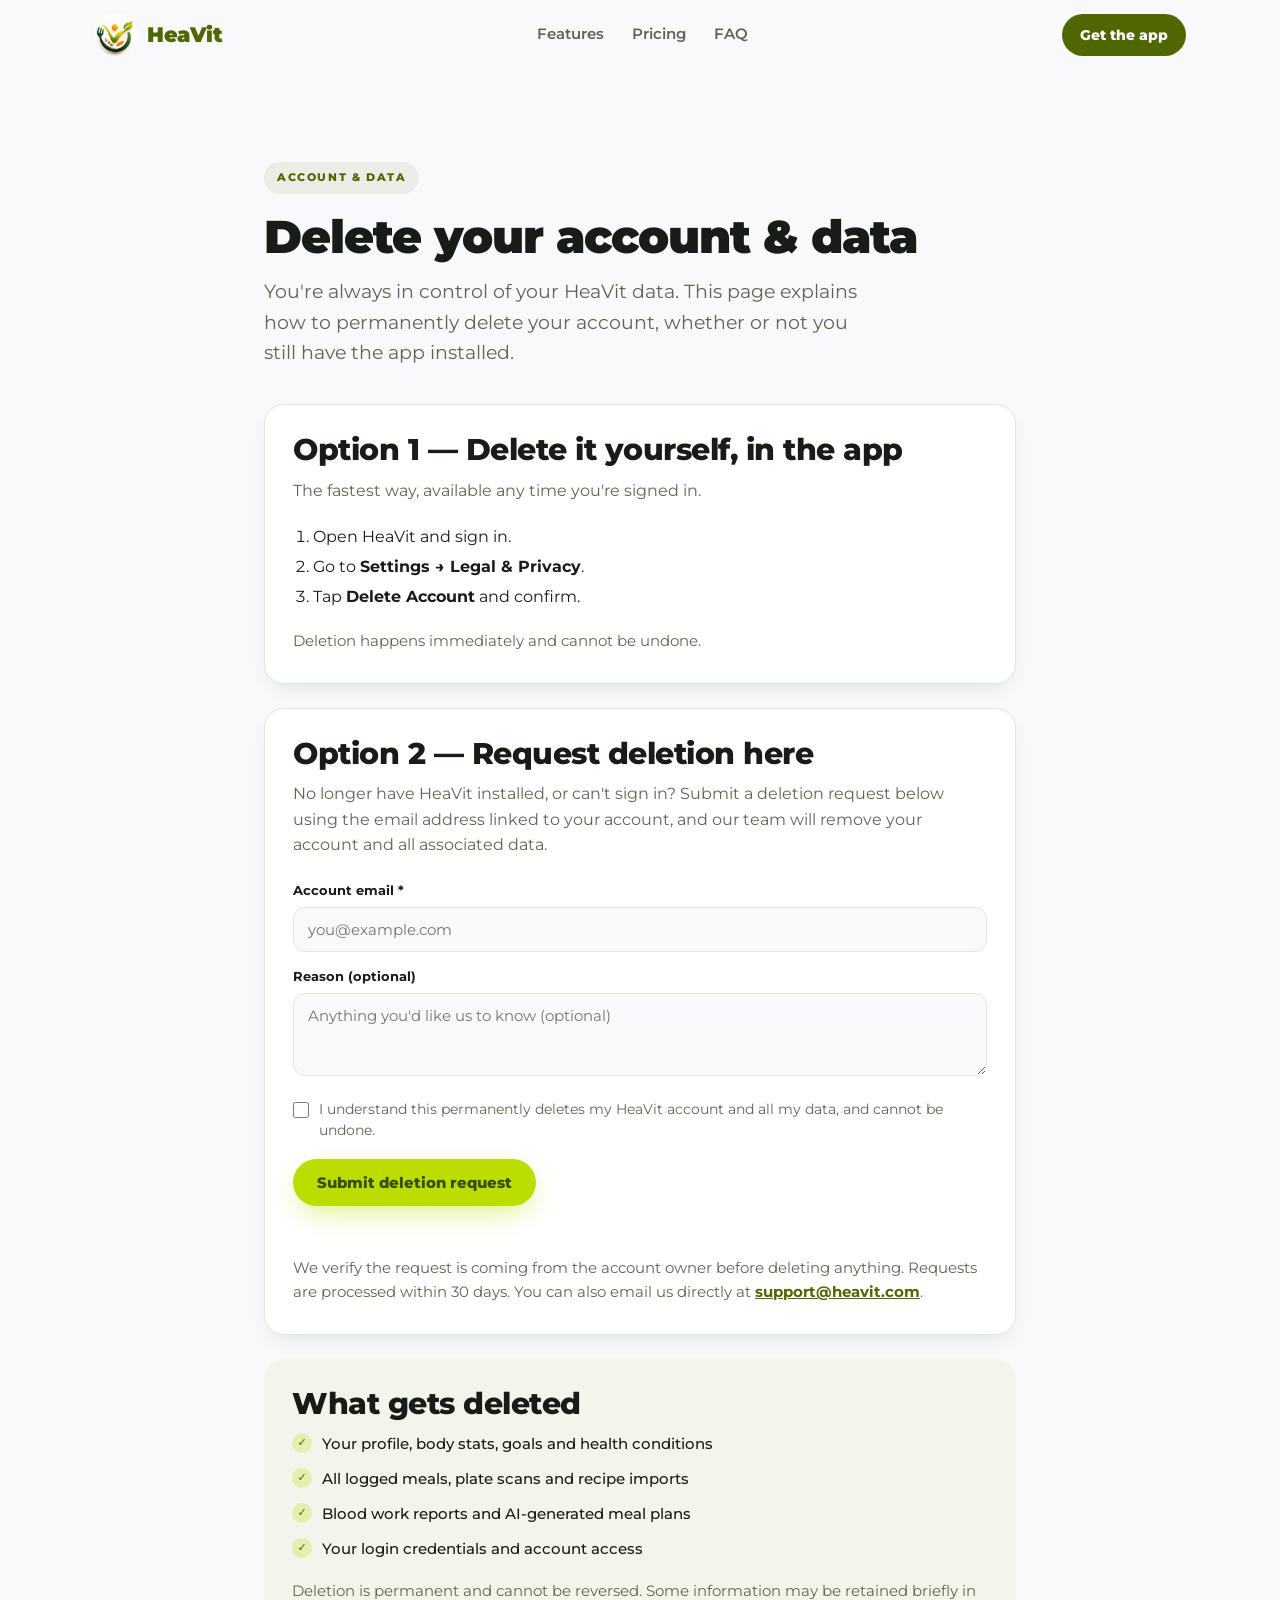
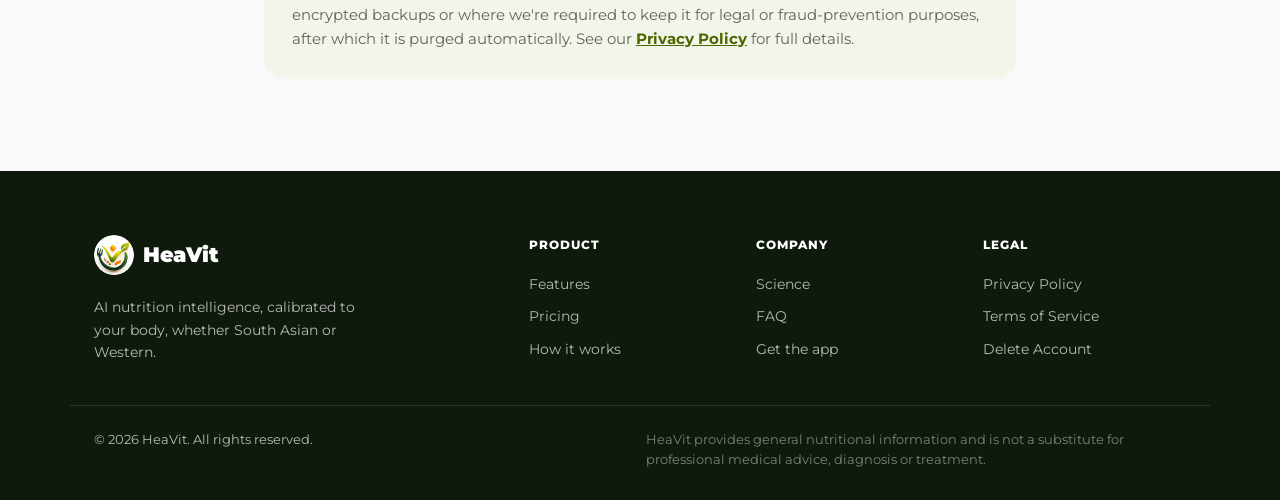
==== delete-account.html @ 9ba76eb4 "Launch prep: add account-deletion page, drop waitlist, fix stale claims - Add public /delete-account" ====
<!DOCTYPE html>
<html lang="en">
<head>
  <meta charset="UTF-8" />
  <meta name="viewport" content="width=device-width, initial-scale=1.0" />
  <script>document.documentElement.className = 'js';</script>
  <title>Delete Your Account &amp; Data · HeaVit</title>
  <meta name="description" content="How to permanently delete your HeaVit account and all associated data, from inside the app or by request." />
  <meta name="robots" content="index, follow" />
  <link rel="canonical" href="https://heavit-website.vercel.app/delete-account" />

  <link rel="icon" href="/favicon.svg" type="image/svg+xml" />
  <link rel="preconnect" href="https://fonts.googleapis.com" />
  <link rel="preconnect" href="https://fonts.gstatic.com" crossorigin />
  <link href="https://fonts.googleapis.com/css2?family=Montserrat:wght@400;500;600;700;800;900&display=swap" rel="stylesheet" />
  <link rel="stylesheet" href="/styles.css" />
  <style>
    .del-form { margin-top: 22px; }
    .del-label { display: block; font-size: 13px; font-weight: 700; color: var(--ink); margin: 14px 0 6px; }
    .del-input {
      width: 100%; font-family: inherit; font-size: 15px; color: var(--ink);
      background: var(--bg); border: 1.5px solid var(--line); border-radius: var(--radius-sm);
      padding: 12px 14px; transition: border-color .2s;
    }
    .del-input:focus { outline: none; border-color: var(--primary); }
    textarea.del-input { resize: vertical; min-height: 74px; }
    .del-check { display: flex; gap: 10px; align-items: flex-start; margin-top: 16px; font-size: 14px; color: var(--muted); line-height: 1.5; cursor: pointer; }
    .del-check input { margin-top: 3px; width: 16px; height: 16px; flex-shrink: 0; accent-color: var(--primary); }
    .del-feedback { margin-top: 14px; font-size: 14px; font-weight: 600; min-height: 20px; }
    .del-feedback--ok { color: var(--ok); }
    .del-feedback--err { color: var(--bad); }
  </style>
</head>
<body>

  <!-- ───────────────────────── NAV ───────────────────────── -->
  <header class="nav" id="nav">
    <div class="container nav__inner">
      <a href="/#top" class="brand" aria-label="HeaVit home">
        <img src="/heavit-logo.png" alt="HeaVit Logo" class="brand__logo">
        <span class="brand__name">HeaVit</span>
      </a>
      <nav class="nav__links" aria-label="Primary">
        <a href="/#features">Features</a>
        <a href="/#pricing">Pricing</a>
        <a href="/#faq">FAQ</a>
      </nav>
      <div class="nav__actions">
        <a href="/#get" class="btn btn--primary btn--sm">Get the app</a>
      </div>
      <button class="nav__toggle" id="navToggle" aria-label="Open menu" aria-expanded="false">
        <span></span><span></span><span></span>
      </button>
    </div>
    <div class="nav__mobile" id="navMobile">
      <a href="/#features">Features</a>
      <a href="/#pricing">Pricing</a>
      <a href="/#faq">FAQ</a>
      <a href="/#get">Get the app</a>
    </div>
  </header>

  <main>
    <section class="section">
      <div class="container container--narrow reveal">
        <span class="eyebrow">Account &amp; data</span>
        <h1 class="h2">Delete your account &amp; data</h1>
        <p class="lead">
          You're always in control of your HeaVit data. This page explains how to permanently
          delete your account, whether or not you still have the app installed.
        </p>

        <div style="height:36px"></div>

        <div style="background:var(--surface); border:1px solid var(--line); border-radius:var(--radius); padding:28px 28px 30px; box-shadow:var(--shadow-sm); margin-bottom:24px;">
          <h3 class="h3" style="margin-bottom:10px;">Option 1 — Delete it yourself, in the app</h3>
          <p class="muted" style="margin-top:0;">The fastest way, available any time you're signed in.</p>
          <ol style="margin:18px 0 0 20px; color:var(--ink); line-height:1.9;">
            <li>Open HeaVit and sign in.</li>
            <li>Go to <b>Settings → Legal &amp; Privacy</b>.</li>
            <li>Tap <b>Delete Account</b> and confirm.</li>
          </ol>
          <p style="margin-top:16px; color:var(--muted); font-size:15px;">
            Deletion happens immediately and cannot be undone.
          </p>
        </div>

        <div style="background:var(--surface); border:1px solid var(--line); border-radius:var(--radius); padding:28px 28px 30px; box-shadow:var(--shadow-sm); margin-bottom:24px;">
          <h3 class="h3" style="margin-bottom:10px;">Option 2 — Request deletion here</h3>
          <p class="muted" style="margin-top:0;">
            No longer have HeaVit installed, or can't sign in? Submit a deletion request below
            using the email address linked to your account, and our team will remove your
            account and all associated data.
          </p>

          <form id="deleteForm" class="del-form" novalidate>
            <label class="del-label" for="delEmail">Account email <span aria-hidden="true">*</span></label>
            <input class="del-input" type="email" id="delEmail" name="email"
                   placeholder="you@example.com" required autocomplete="email" />

            <label class="del-label" for="delReason">Reason (optional)</label>
            <textarea class="del-input" id="delReason" name="reason" rows="3"
                      placeholder="Anything you'd like us to know (optional)"></textarea>

            <label class="del-check">
              <input type="checkbox" id="delConfirm" required />
              <span>I understand this permanently deletes my HeaVit account and all my data, and cannot be undone.</span>
            </label>

            <button type="submit" class="btn btn--lime" id="delBtn" style="margin-top:18px;">
              Submit deletion request
            </button>
            <p class="del-feedback" id="delFeedback" aria-live="polite"></p>
          </form>

          <p style="margin-top:16px; color:var(--muted); font-size:15px;">
            We verify the request is coming from the account owner before deleting anything.
            Requests are processed within 30 days. You can also email us directly at
            <a href="mailto:support@heavit.com?subject=Delete%20my%20HeaVit%20account" style="color:var(--primary); font-weight:700; text-decoration:underline;">support@heavit.com</a>.
          </p>
        </div>

        <div style="background:var(--tint); border-radius:var(--radius); padding:28px;">
          <h3 class="h3" style="margin-bottom:10px;">What gets deleted</h3>
          <ul class="ticks" style="margin-top:8px;">
            <li>Your profile, body stats, goals and health conditions</li>
            <li>All logged meals, plate scans and recipe imports</li>
            <li>Blood work reports and AI-generated meal plans</li>
            <li>Your login credentials and account access</li>
          </ul>
          <p style="margin-top:18px; color:var(--muted); font-size:15px;">
            Deletion is permanent and cannot be reversed. Some information may be retained
            briefly in encrypted backups or where we're required to keep it for legal or
            fraud-prevention purposes, after which it is purged automatically. See our
            <a href="https://fringe-throne-1dc.notion.site/HeaVit-Privacy-Policy-34108883437c80d69330d50a7eaeea49" target="_blank" rel="noopener" style="color:var(--primary); font-weight:700; text-decoration:underline;">Privacy Policy</a>
            for full details.
          </p>
        </div>
      </div>
    </section>
  </main>

  <!-- ───────────────────────── FOOTER ───────────────────────── -->
  <footer class="footer">
    <div class="container footer__inner">
      <div class="footer__brand">
        <a href="/#top" class="brand brand--light">
          <img src="/heavit-logo.png" alt="HeaVit Logo" class="brand__logo">
          <span class="brand__name">HeaVit</span>
        </a>
        <p>AI nutrition intelligence, calibrated to your body, whether South Asian or Western.</p>
      </div>
      <div class="footer__cols">
        <div class="footer__col">
          <h5>Product</h5>
          <a href="/#features">Features</a>
          <a href="/#pricing">Pricing</a>
          <a href="/#how">How it works</a>
        </div>
        <div class="footer__col">
          <h5>Company</h5>
          <a href="/#science">Science</a>
          <a href="/#faq">FAQ</a>
          <a href="/#get">Get the app</a>
        </div>
        <div class="footer__col">
          <h5>Legal</h5>
          <a href="https://fringe-throne-1dc.notion.site/HeaVit-Privacy-Policy-34108883437c80d69330d50a7eaeea49" target="_blank" rel="noopener">Privacy Policy</a>
          <a href="https://fringe-throne-1dc.notion.site/HeaVit-Terms-of-Service-34108883437c80ae8698f58ddd672418" target="_blank" rel="noopener">Terms of Service</a>
          <a href="/delete-account">Delete Account</a>
        </div>
      </div>
    </div>
    <div class="container footer__bottom">
      <p>© <span id="year"></span> HeaVit. All rights reserved.</p>
      <p class="footer__disc">HeaVit provides general nutritional information and is not a substitute for professional medical advice, diagnosis or treatment.</p>
    </div>
  </footer>

  <script src="/script.js"></script>
  <script>
    // ── Account-deletion request form ──────────────────────────
    // Submits to Formspree, which emails each request to support@heavit.com.
    // If the endpoint is ever cleared, it falls back to opening the user's
    // email client pre-filled, so requests still reach support.
    (function () {
      var FORMSPREE = 'https://formspree.io/f/xgojrnee';
      var SUPPORT   = 'support@heavit.com';

      var form = document.getElementById('deleteForm');
      if (!form) return;
      var email    = document.getElementById('delEmail');
      var reason   = document.getElementById('delReason');
      var confirm  = document.getElementById('delConfirm');
      var btn      = document.getElementById('delBtn');
      var feedback = document.getElementById('delFeedback');
      var configured = FORMSPREE.indexOf('YOUR_FORM_ID') === -1;

      function say(msg, ok) {
        feedback.textContent = msg;
        feedback.className = 'del-feedback ' + (ok ? 'del-feedback--ok' : 'del-feedback--err');
      }

      form.addEventListener('submit', function (e) {
        e.preventDefault();
        var addr = (email.value || '').trim();
        if (!addr || !/.+@.+\..+/.test(addr)) { say('Please enter a valid email address.', false); return; }
        if (!confirm.checked) { say('Please confirm you understand this is permanent.', false); return; }

        // Fallback: no Formspree yet → open a pre-filled email so nothing is lost.
        if (!configured) {
          var subject = encodeURIComponent('Delete my HeaVit account');
          var body = encodeURIComponent('Account email: ' + addr + '\nReason: ' + (reason.value || '(none)') +
            '\n\nI confirm I want my HeaVit account and all data permanently deleted.');
          window.location.href = 'mailto:' + SUPPORT + '?subject=' + subject + '&body=' + body;
          say('Opening your email app to send the request to ' + SUPPORT + '…', true);
          return;
        }

        btn.disabled = true; btn.textContent = 'Submitting…'; say('', true);
        fetch(FORMSPREE, {
          method: 'POST',
          headers: { 'Accept': 'application/json', 'Content-Type': 'application/json' },
          body: JSON.stringify({ email: addr, reason: reason.value || '(none)', request: 'account-deletion' }),
        }).then(function (res) {
          if (res.ok) {
            form.reset();
            say('✓ Request received. We’ll confirm by email and delete your account within 30 days.', true);
          } else { throw new Error('failed'); }
        }).catch(function () {
          say('Something went wrong. Please email ' + SUPPORT + ' directly.', false);
        }).finally(function () {
          btn.disabled = false; btn.textContent = 'Submit deletion request';
        });
      });
    })();
  </script>
</body>
</html>
---- styles.css ----
/* ============================================================
   HeaVit — Marketing Site
   Brand: Electric Lime #BBDD00 × Deep Forest Green #506600
   Font: Montserrat
   ============================================================ */

:root {
  /* Palette */
  --bg:        #F8F9FA;
  --surface:   #FFFFFF;
  --tint:      #F2F5EA;     /* soft lime-grey section bg */
  --ink:       #181C16;
  --muted:     #5F6552;
  --primary:   #506600;     /* deep olive green */
  --primary-d: #3C4D00;
  --lime:      #BBDD00;
  --lime-d:    #A8C800;
  --forest:    #3F6653;
  --teal:      #2C694E;
  --line:      #E4E7DC;

  /* Dark (hero / science) */
  --dark:      #0E1A0C;
  --dark-2:    #16240F;
  --dark-card: rgba(255,255,255,0.06);
  --dark-line: rgba(255,255,255,0.12);

  /* Status */
  --ok:    #16A34A;
  --warn:  #D97706;
  --bad:   #DC2626;

  /* System */
  --radius:    20px;
  --radius-lg: 28px;
  --radius-sm: 12px;
  --shadow:    0 18px 50px -22px rgba(27, 67, 50, 0.30);
  --shadow-sm: 0 8px 24px -12px rgba(27, 67, 50, 0.22);
  --maxw:      1140px;
  --ease:      cubic-bezier(.16,.84,.44,1);
}

* { box-sizing: border-box; margin: 0; padding: 0; }
html { scroll-behavior: smooth; -webkit-text-size-adjust: 100%; }
body {
  font-family: 'Montserrat', system-ui, -apple-system, sans-serif;
  background: var(--bg);
  color: var(--ink);
  line-height: 1.6;
  -webkit-font-smoothing: antialiased;
  overflow-x: hidden;
}
img, svg { display: block; max-width: 100%; }
a { color: inherit; text-decoration: none; }

.container {
  width: 100%;
  max-width: var(--maxw);
  margin: 0 auto;
  padding: 0 24px;
}
.container--narrow { max-width: 800px; }

/* ─── Typography helpers ─────────────────────────────────── */
.h2 {
  font-size: clamp(28px, 4.2vw, 46px);
  font-weight: 900;
  letter-spacing: -1px;
  line-height: 1.08;
}
.h2--light { color: #fff; }
.h3 { font-size: clamp(22px, 2.6vw, 30px); font-weight: 800; letter-spacing: -.5px; line-height: 1.15; }
.lead { font-size: clamp(16px, 1.6vw, 19px); color: var(--muted); max-width: 620px; margin-top: 16px; }
.lead--center { margin-left: auto; margin-right: auto; text-align: center; }
.lead--light { color: rgba(255,255,255,.72); }
.muted { color: var(--muted); margin-top: 14px; }
.hl { color: var(--lime); }
.hl-ink { color: var(--primary); }

.eyebrow {
  display: inline-flex; align-items: center; gap: 8px;
  font-size: 11px; font-weight: 800; letter-spacing: 1.6px;
  text-transform: uppercase; color: var(--primary);
  background: rgba(80,102,0,.08);
  padding: 7px 13px; border-radius: 99px; margin-bottom: 18px;
}
.eyebrow--light { color: var(--lime); background: rgba(187,221,0,.12); }
.eyebrow .dot { width: 7px; height: 7px; border-radius: 50%; background: var(--lime); box-shadow: 0 0 0 4px rgba(187,221,0,.25); }

.dot--lime { background: var(--lime); }

/* ─── Buttons ────────────────────────────────────────────── */
.btn {
  display: inline-flex; align-items: center; justify-content: center; gap: 8px;
  font-family: inherit; font-weight: 800; font-size: 15px;
  padding: 14px 24px; border-radius: 99px; border: none; cursor: pointer;
  transition: transform .2s var(--ease), box-shadow .2s var(--ease), background .2s;
  white-space: nowrap;
}
.btn--sm { padding: 10px 18px; font-size: 14px; }
.btn--block { display: flex; width: 100%; }
.btn--primary { background: var(--primary); color: #fff; }
.btn--primary:hover { background: var(--primary-d); transform: translateY(-2px); }
.btn--lime { background: var(--lime); color: var(--primary-d); box-shadow: 0 10px 30px -8px rgba(187,221,0,.6); }
.btn--lime:hover { background: var(--lime-d); transform: translateY(-2px); box-shadow: 0 16px 38px -10px rgba(187,221,0,.7); }
.btn--ghost { background: transparent; color: var(--primary); border: 1.5px solid var(--line); }
.btn--ghost:hover { border-color: var(--primary); transform: translateY(-2px); }
.btn--ghost-light { background: rgba(255,255,255,.08); color: #fff; border: 1.5px solid rgba(255,255,255,.25); }
.btn--ghost-light:hover { background: rgba(255,255,255,.16); }

/* ─── Nav ────────────────────────────────────────────────── */
.nav {
  position: sticky; top: 0; z-index: 100;
  background: rgba(248,249,250,.8);
  backdrop-filter: saturate(160%) blur(14px);
  -webkit-backdrop-filter: saturate(160%) blur(14px);
  transition: box-shadow .3s, background .3s;
}
.nav.scrolled { box-shadow: 0 1px 0 var(--line), 0 8px 30px -18px rgba(27,67,50,.25); }
.nav__inner { display: flex; align-items: center; justify-content: space-between; height: 70px; }
.brand { display: inline-flex; align-items: center; gap: 9px; font-weight: 900; font-size: 21px; letter-spacing: -.5px; color: var(--primary); }

.brand__logo {
  width: 44px;
  height: 44px;
  object-fit: cover;
  object-position: center;
  border-radius: 50%;
  flex-shrink: 0;
}
.brand__mark {
  width: 32px; height: 32px; border-radius: 9px;
  background: var(--primary); color: var(--lime);
  display: grid; place-items: center; font-size: 17px;
  box-shadow: 0 6px 16px -6px rgba(80,102,0,.6);
}
.brand--light { color: #fff; }
.brand--light .brand__mark { background: var(--lime); color: var(--primary-d); }

.nav__links { display: flex; gap: 28px; }
.nav__links a { font-size: 14.5px; font-weight: 600; color: var(--muted); transition: color .2s; }
.nav__links a:hover { color: var(--primary); }
.nav__actions { display: flex; }

.nav__toggle { display: none; flex-direction: column; gap: 5px; background: none; border: none; cursor: pointer; padding: 8px; }
.nav__toggle span { width: 24px; height: 2.5px; background: var(--primary); border-radius: 2px; transition: .3s; }
.nav__toggle.open span:nth-child(1) { transform: translateY(7.5px) rotate(45deg); }
.nav__toggle.open span:nth-child(2) { opacity: 0; }
.nav__toggle.open span:nth-child(3) { transform: translateY(-7.5px) rotate(-45deg); }

.nav__mobile { display: none; flex-direction: column; gap: 4px; padding: 0 24px 18px; }
.nav__mobile a { padding: 13px 14px; border-radius: 12px; font-weight: 700; color: var(--ink); }
.nav__mobile a:hover { background: var(--tint); }
.nav__mobile .btn { margin-top: 8px; }
.nav__mobile.open { display: flex; }

/* ─── Hero ───────────────────────────────────────────────── */
.hero {
  position: relative; overflow: hidden;
  background: radial-gradient(110% 90% at 80% -10%, #1f3314 0%, var(--dark-2) 45%, var(--dark) 100%);
  color: #fff;
  padding: 64px 0 90px;
}
.hero__glow {
  position: absolute; inset: 0; pointer-events: none;
  background:
    radial-gradient(40% 40% at 15% 20%, rgba(187,221,0,.18), transparent 60%),
    radial-gradient(35% 35% at 90% 80%, rgba(44,105,78,.35), transparent 60%);
}
.hero__inner {
  position: relative; z-index: 1;
  display: grid; grid-template-columns: 1.05fr .95fr; gap: 48px; align-items: center;
}
.hero__title { font-size: clamp(36px, 5.6vw, 64px); font-weight: 900; letter-spacing: -2px; line-height: 1.04; margin-bottom: 20px; }
.hero__sub { font-size: clamp(16px, 1.7vw, 19px); color: rgba(255,255,255,.74); max-width: 540px; }
.hero__cta { display: flex; gap: 14px; margin: 32px 0 36px; flex-wrap: wrap; }
.hero__proof { display: flex; gap: 34px; flex-wrap: wrap; }
.hero__proof div { display: flex; flex-direction: column; }
.hero__proof strong { font-size: 26px; font-weight: 900; color: var(--lime); }
.hero__proof span { font-size: 12.5px; color: rgba(255,255,255,.6); }

/* Phone mockup */
.hero__art { position: relative; display: flex; justify-content: center; }
.phone {
  position: relative; width: 290px; padding: 12px;
  background: linear-gradient(160deg, #2a2a2a, #111);
  border-radius: 44px;
  box-shadow: 0 50px 90px -30px rgba(0,0,0,.7), inset 0 0 0 2px rgba(255,255,255,.06);
}
.phone__notch { position: absolute; top: 20px; left: 50%; transform: translateX(-50%); width: 92px; height: 22px; background: #000; border-radius: 99px; z-index: 3; }
.phone__screen {
  background: var(--bg); border-radius: 34px; overflow: hidden;
  padding: 38px 14px 16px; display: flex; flex-direction: column; gap: 12px; min-height: 560px;
}
.appcard { background: var(--surface); border-radius: 20px; padding: 16px; box-shadow: var(--shadow-sm); border: 1px solid var(--line); }
.appcard--hero { padding-bottom: 18px; }
.app-row { display: flex; align-items: center; justify-content: space-between; }
.app-brand { font-weight: 900; color: var(--primary); font-size: 16px; }
.app-streak { background: rgba(187,221,0,.25); color: var(--primary); font-weight: 800; font-size: 12px; padding: 4px 10px; border-radius: 99px; }
.app-greet { font-weight: 800; font-size: 15px; margin: 10px 0 6px; letter-spacing: -.3px; }

.app-score { position: relative; width: 130px; height: 130px; margin: 6px auto 4px; }
.ring { width: 130px; height: 130px; transform: rotate(-90deg); }
.ring__track { fill: none; stroke: #E7E8E2; stroke-width: 9; }
.ring__fill { fill: none; stroke: var(--primary); stroke-width: 9; stroke-linecap: round; }
.app-score__center { position: absolute; inset: 0; display: flex; align-items: center; justify-content: center; flex-direction: column; gap: 2px; }
.app-score__num { font-size: 34px; font-weight: 900; letter-spacing: -1px; line-height: 1; }
.app-score__lbl { font-size: 9px; font-weight: 800; text-transform: uppercase; letter-spacing: .8px; color: var(--muted); }

.app-macros { display: flex; flex-direction: column; gap: 9px; margin-top: 6px; }
.macro span { font-size: 11px; color: var(--muted); font-weight: 700; }
.macro i { display: block; height: 6px; border-radius: 99px; background: #EDEFE6; margin-top: 4px; position: relative; }
.macro i::after { content: ''; position: absolute; inset: 0; width: var(--w); border-radius: 99px; background: var(--c, var(--primary)); }

.appcard--ai { background: var(--surface); }
.ai-tag { display: inline-flex; align-items: center; gap: 6px; font-size: 9px; font-weight: 800; text-transform: uppercase; letter-spacing: .6px; color: var(--primary); margin-bottom: 7px; }
.appcard--ai p { font-size: 12.5px; line-height: 1.5; color: var(--ink); }

/* Floating cards */
.floatcard {
  position: absolute; background: var(--surface); border-radius: 16px; padding: 12px 14px;
  box-shadow: var(--shadow); display: flex; align-items: center; gap: 11px; border: 1px solid var(--line);
  animation: float 5s ease-in-out infinite;
  max-width: calc(50% + 20px); /* prevent overflow on small screens */
}
.floatcard strong { display: block; font-size: 13px; font-weight: 800; white-space: nowrap; }
.floatcard span { font-size: 11px; color: var(--muted); white-space: nowrap; }
.floatcard--plate { top: 60px; left: -16px; }
.floatcard--plate .floatcard__score { width: 38px; height: 38px; border-radius: 12px; display: grid; place-items: center; background: rgba(44,105,78,.12); color: var(--teal); font-weight: 900; flex-shrink: 0; }
.floatcard--bio { bottom: 70px; right: -16px; animation-delay: -2.5s; }
.bio-emoji { font-size: 22px; flex-shrink: 0; }
@keyframes float { 0%,100% { transform: translateY(0); } 50% { transform: translateY(-12px); } }

/* ─── Stats bar ──────────────────────────────────────────── */
.statsbar { background: var(--primary); color: #fff; }
.statsbar__inner { display: grid; grid-template-columns: repeat(4,1fr); gap: 20px; padding: 30px 24px; }
.stat { text-align: center; }
.stat strong { display: block; font-size: 30px; font-weight: 900; color: var(--lime); letter-spacing: -1px; }
.stat span { font-size: 12.5px; color: rgba(255,255,255,.7); }

/* ─── Sections ───────────────────────────────────────────── */
.section { padding: 92px 0; }
.section--tint { background: var(--tint); }
.section--dark { background: radial-gradient(120% 100% at 50% 0%, var(--dark-2), var(--dark)); color: #fff; }
.section__head { max-width: 720px; margin: 0 auto 54px; text-align: center; }
.section__head .eyebrow { margin-bottom: 14px; }

/* ─── Problem ────────────────────────────────────────────── */
.problem__grid { display: grid; grid-template-columns: 1fr 1fr; gap: 56px; align-items: center; }
.problem__compare { display: grid; gap: 16px; }
.vs { border-radius: var(--radius); padding: 22px 24px; }
.vs h4 { font-size: 15px; font-weight: 800; margin-bottom: 12px; }
.vs ul { list-style: none; display: grid; gap: 9px; }
.vs li { font-size: 14px; padding-left: 26px; position: relative; }
.vs--bad { background: #fff; border: 1px solid var(--line); }
.vs--bad h4 { color: var(--muted); }
.vs--bad li::before { content: '✕'; position: absolute; left: 0; color: var(--bad); font-weight: 800; }
.vs--good { background: var(--primary); color: #fff; box-shadow: var(--shadow); }
.vs--good h4 { color: var(--lime); }
.vs--good li { color: rgba(255,255,255,.92); }
.vs--good li::before { content: '✓'; position: absolute; left: 0; color: var(--lime); font-weight: 800; }

/* ─── Feature deep-dives ─────────────────────────────────── */
.feature { display: grid; grid-template-columns: 1fr 1fr; gap: 56px; align-items: center; padding: 40px 0; }
.feature--rev .feature__text { order: 2; }.feature__text .pill { margin-bottom: 16px; }
.feature__text h3 { margin-bottom: 14px; }
.feature__text > p { color: var(--muted); font-size: 16px; }
.ticks { list-style: none; display: grid; gap: 11px; margin-top: 20px; }
.ticks li { position: relative; padding-left: 30px; font-size: 15px; font-weight: 500; }
.ticks li::before {
  content: '✓'; position: absolute; left: 0; top: 1px; width: 20px; height: 20px;
  background: rgba(187,221,0,.25); color: var(--primary); border-radius: 50%;
  display: grid; place-items: center; font-size: 11px; font-weight: 900;
}
.pill { display: inline-block; font-size: 11px; font-weight: 800; text-transform: uppercase; letter-spacing: .6px; padding: 6px 12px; border-radius: 99px; }
.pill--lime { background: rgba(187,221,0,.25); color: var(--primary); }
.pill--teal { background: rgba(44,105,78,.12); color: var(--teal); }
.pill--green { background: rgba(63,102,83,.14); color: var(--forest); }

.feature__art { display: flex; justify-content: center; }
.feature__art .appcard { width: 100%; max-width: 380px; border-radius: var(--radius-lg); padding: 22px; }

/* chat demo */
.chatdemo { width: 100%; max-width: 400px; display: flex; flex-direction: column; gap: 14px; }
.bubble { padding: 14px 16px; border-radius: 18px; font-size: 14.5px; line-height: 1.5; box-shadow: var(--shadow-sm); }
.bubble--user { align-self: flex-end; background: #BEEAD1; color: #1c3a2b; border-bottom-right-radius: 5px; max-width: 80%; }
.bubble--ai { background: var(--surface); border: 1px solid var(--line); border-bottom-left-radius: 5px; }

/* plate card */
.muted-eyebrow { font-size: 10px; font-weight: 800; text-transform: uppercase; letter-spacing: 1.2px; color: var(--muted); }
.plate-score { font-size: 56px; font-weight: 900; letter-spacing: -2px; color: var(--teal); line-height: 1; margin: 8px 0 4px; }
.plate-score small { font-size: 18px; color: var(--muted); font-weight: 700; }
.plate-badge { display: inline-block; background: rgba(44,105,78,.12); color: var(--teal); font-weight: 800; font-size: 13px; padding: 5px 12px; border-radius: 99px; margin-bottom: 18px; }
.plate-bars { display: grid; gap: 12px; }
.pb span { font-size: 12px; font-weight: 700; color: var(--muted); }
.pb i { display: block; height: 7px; border-radius: 99px; background: #EDEFE6; margin-top: 5px; position: relative; }
.pb i::after { content: ''; position: absolute; inset: 0; width: var(--w); border-radius: 99px; background: var(--teal); }

/* bio card */
.appcard--bio .bio-row { display: flex; justify-content: space-between; align-items: center; padding: 11px 0; border-bottom: 1px solid var(--line); font-size: 14px; }
.bio-row b { font-weight: 700; font-size: 13px; }
.b-low, .b-warn { color: var(--warn); } .b-low { color: var(--bad); } .b-ok { color: var(--ok); }
.bio-cta { margin-top: 14px; background: rgba(80,102,0,.07); color: var(--primary); font-weight: 700; font-size: 12.5px; padding: 11px 13px; border-radius: 12px; }

/* plan card */
.appcard--plan .plan-row { display: flex; flex-direction: column; padding: 9px 0; border-bottom: 1px solid var(--line); }
.plan-row b { font-size: 11px; text-transform: uppercase; letter-spacing: .5px; color: var(--primary); }
.plan-row span { font-size: 13.5px; color: var(--ink); margin-top: 2px; }
.plan-foot { margin-top: 12px; font-size: 12.5px; font-weight: 700; color: var(--muted); }

/* label card */
.label-tiles { display: grid; grid-template-columns: repeat(3,1fr); gap: 10px; margin-bottom: 14px; }
.lt { border-radius: 16px; padding: 14px 8px; text-align: center; }
.lt b { display: block; font-size: 24px; font-weight: 900; }
.lt span { font-size: 10px; font-weight: 800; letter-spacing: .4px; }
.lt--ok { background: #F0FDF4; color: var(--ok); }
.lt--warn { background: #FFFBEB; color: var(--warn); }
.lt--bad { background: #FEF2F2; color: var(--bad); }
.label-verdict { background: #FEF2F2; color: var(--bad); font-weight: 800; font-size: 13px; padding: 12px 14px; border-radius: 12px; }
.label-alt { margin-top: 10px; font-size: 12.5px; color: var(--primary); font-weight: 700; }

/* ─── Bento grid ─────────────────────────────────────────── */
.bento { display: grid; grid-template-columns: repeat(3,1fr); gap: 18px; }
.bcard {
  background: var(--surface); border: 1px solid var(--line); border-radius: var(--radius);
  padding: 26px; box-shadow: var(--shadow-sm); transition: transform .25s var(--ease), box-shadow .25s;
}
.bcard:hover { transform: translateY(-4px); box-shadow: var(--shadow); }
.bcard--wide { grid-column: span 1; }
.bicon { font-size: 30px; display: block; margin-bottom: 14px; }
.bcard h4 { font-size: 18px; font-weight: 800; letter-spacing: -.3px; margin-bottom: 8px; }
.bcard p { font-size: 14px; color: var(--muted); }
@media (min-width: 901px) {
  .bento { grid-auto-flow: dense; }
  .bcard--wide:first-of-type { grid-column: span 2; }
  .bento .bcard--wide:last-of-type { grid-column: span 2; }
}

/* ─── Science (dark) ─────────────────────────────────────── */
.science-grid { display: grid; grid-template-columns: repeat(4,1fr); gap: 18px; }
.scard { background: var(--dark-card); border: 1px solid var(--dark-line); border-radius: var(--radius); padding: 26px; }
.snum { font-size: 13px; font-weight: 900; color: var(--lime); letter-spacing: 1px; }
.scard h4 { font-size: 17px; font-weight: 800; margin: 12px 0 8px; color: #fff; }
.scard p { font-size: 13.5px; color: rgba(255,255,255,.66); }

/* ─── Steps ──────────────────────────────────────────────── */
.steps { display: grid; grid-template-columns: repeat(4,1fr); gap: 18px; }
.step { background: var(--surface); border: 1px solid var(--line); border-radius: var(--radius); padding: 28px 24px; box-shadow: var(--shadow-sm); }
.step__n { display: grid; place-items: center; width: 42px; height: 42px; border-radius: 13px; background: var(--primary); color: var(--lime); font-weight: 900; font-size: 18px; margin-bottom: 16px; }
.step h4 { font-size: 17px; font-weight: 800; margin-bottom: 7px; }
.step p { font-size: 14px; color: var(--muted); }

/* ─── Privacy ────────────────────────────────────────────── */
.privacy { display: flex; gap: 32px; align-items: flex-start; background: var(--surface); border: 1px solid var(--line); border-radius: var(--radius-lg); padding: 44px; box-shadow: var(--shadow-sm); }
.privacy__icon { font-size: 40px; width: 76px; height: 76px; flex-shrink: 0; display: grid; place-items: center; background: rgba(80,102,0,.08); border-radius: 20px; }

/* ─── Testimonials ───────────────────────────────────────── */
.quotes { display: grid; grid-template-columns: repeat(3,1fr); gap: 18px; }
.quote { background: var(--surface); border: 1px solid var(--line); border-radius: var(--radius); padding: 28px; box-shadow: var(--shadow-sm); }
.quote blockquote { font-size: 15.5px; font-weight: 600; line-height: 1.55; letter-spacing: -.2px; }
.quote figcaption { display: flex; align-items: center; gap: 10px; margin-top: 18px; font-size: 13px; font-weight: 700; color: var(--muted); }
.avatar { width: 34px; height: 34px; border-radius: 50%; background: var(--primary); color: var(--lime); display: grid; place-items: center; font-weight: 900; }

/* ─── Pricing ────────────────────────────────────────────── */
.pricing { display: grid; grid-template-columns: repeat(2,1fr); gap: 22px; max-width: 820px; margin: 0 auto; }
.price { background: var(--surface); border: 1px solid var(--line); border-radius: var(--radius-lg); padding: 34px; box-shadow: var(--shadow-sm); position: relative; }
.price--featured { background: var(--primary); color: #fff; box-shadow: var(--shadow); }
.price__tag { position: absolute; top: 20px; right: 22px; background: var(--lime); color: var(--primary-d); font-size: 10px; font-weight: 800; text-transform: uppercase; letter-spacing: .5px; padding: 5px 11px; border-radius: 99px; }
.price__name { font-size: 15px; font-weight: 800; text-transform: uppercase; letter-spacing: 1px; }
.price__amt { font-size: 44px; font-weight: 900; letter-spacing: -1.5px; margin: 10px 0 4px; }
.price__amt span { font-size: 15px; font-weight: 600; opacity: .6; letter-spacing: 0; }
.price__amt .price__main { font-size: inherit; font-weight: inherit; opacity: 1; letter-spacing: inherit; }
.price__billnote { font-size: 12px; color: var(--muted); font-weight: 600; margin: -2px 0 16px; }
.price--featured .price__billnote { color: rgba(255,255,255,.6); }
.price__desc { font-size: 14px; color: var(--muted); margin-bottom: 22px; }
.price--featured .price__desc { color: rgba(255,255,255,.7); }
.price__list { list-style: none; display: grid; gap: 12px; margin-bottom: 26px; }
.price__list li { position: relative; padding-left: 28px; font-size: 14.5px; }
.price__list li::before { content: '✓'; position: absolute; left: 0; color: var(--primary); font-weight: 900; }
.price--featured .price__list li::before { color: var(--lime); }

/* Billing toggle + region switch */
.pricing__controls { display: flex; justify-content: center; margin-bottom: 28px; }
.seg { display: inline-flex; gap: 4px; padding: 5px; background: var(--surface); border: 1px solid var(--line); border-radius: 99px; box-shadow: var(--shadow-sm); }
.seg__btn { display: inline-flex; align-items: center; gap: 8px; border: none; background: none; cursor: pointer; font: inherit; font-size: 14px; font-weight: 700; color: var(--muted); padding: 9px 18px; border-radius: 99px; transition: background .2s, color .2s; }
.seg__btn:hover { color: var(--primary); }
.seg__btn.is-active { background: var(--primary); color: #fff; }
.seg__btn.is-active:hover { color: #fff; }
.seg__save { font-size: 10px; font-weight: 800; text-transform: uppercase; letter-spacing: .4px; background: var(--lime); color: var(--primary-d); padding: 2px 7px; border-radius: 99px; }
.seg__btn.is-active .seg__save { background: rgba(255,255,255,.2); color: #fff; }
.seg.is-hidden { display: none; }
.pricing__region { text-align: center; margin-top: 22px; font-size: 13.5px; color: var(--muted); }
.linklike { background: none; border: none; cursor: pointer; font: inherit; font-size: inherit; color: var(--primary); font-weight: 700; text-decoration: underline; text-underline-offset: 2px; padding: 0 0 0 5px; }
.linklike:hover { opacity: .8; }

/* ─── FAQ ────────────────────────────────────────────────── */
.faq { display: grid; gap: 12px; }
.faq__item { background: var(--surface); border: 1px solid var(--line); border-radius: var(--radius-sm); padding: 4px 22px; transition: box-shadow .2s; }
.faq__item[open] { box-shadow: var(--shadow-sm); }
.faq__item summary { list-style: none; cursor: pointer; font-weight: 700; font-size: 16px; padding: 18px 30px 18px 0; position: relative; }
.faq__item summary::-webkit-details-marker { display: none; }
.faq__item summary::after { content: '+'; position: absolute; right: 0; top: 14px; font-size: 24px; font-weight: 400; color: var(--primary); transition: transform .25s; }
.faq__item[open] summary::after { transform: rotate(45deg); }
.faq__item p { padding: 0 0 20px; font-size: 14.5px; color: var(--muted); }

/* ─── Final CTA ──────────────────────────────────────────── */
.cta { background: radial-gradient(120% 120% at 50% 0%, #1f3314, var(--dark)); color: #fff; border-radius: 0; }
.cta__inner { text-align: center; max-width: 680px; }
.cta .dot--lime { display: inline-block; width: 9px; height: 9px; border-radius: 50%; box-shadow: 0 0 0 6px rgba(187,221,0,.18); margin-bottom: 22px; }
.cta__title { font-size: clamp(28px, 4vw, 44px); font-weight: 900; letter-spacing: -1px; line-height: 1.1; }
.cta__sub { color: rgba(255,255,255,.72); margin: 16px 0 30px; font-size: 17px; }
.cta__form { display: flex; gap: 10px; max-width: 460px; margin: 0 auto; }
.cta__form input {
  flex: 1; font-family: inherit; font-size: 15px; padding: 14px 18px; border-radius: 99px;
  border: 1.5px solid rgba(255,255,255,.2); background: rgba(255,255,255,.08); color: #fff;
}
.cta__form input::placeholder { color: rgba(255,255,255,.5); }
.cta__form input:focus { outline: none; border-color: var(--lime); }
.cta__fine { font-size: 12px; color: rgba(255,255,255,.5); margin-top: 16px; }

/* ─── Footer ─────────────────────────────────────────────── */
.footer { background: var(--dark); color: rgba(255,255,255,.7); padding: 64px 0 30px; }
.footer__inner { display: grid; grid-template-columns: 1.2fr 2fr; gap: 40px; padding-bottom: 40px; border-bottom: 1px solid var(--dark-line); }
.footer__brand p { font-size: 14px; max-width: 280px; margin-top: 14px; }
.footer__brand .brand__logo { width: 40px; height: 40px; }
.footer__cols { display: grid; grid-template-columns: repeat(3,1fr); gap: 24px; }
.footer__col h5 { font-size: 12px; font-weight: 800; text-transform: uppercase; letter-spacing: 1px; color: #fff; margin-bottom: 14px; }
.footer__col a { display: block; font-size: 14px; padding: 5px 0; transition: color .2s; }
.footer__col a:hover { color: var(--lime); }
.footer__bottom { display: flex; justify-content: space-between; gap: 20px; padding-top: 24px; flex-wrap: wrap; }
.footer__bottom p { font-size: 12.5px; }
.footer__disc { max-width: 540px; color: rgba(255,255,255,.45); }

/* ─── Reveal animation ───────────────────────────────────── */
/* Only hide when JS is present (html.js); no-JS visitors see everything. */
.js .reveal { opacity: 0; transform: translateY(24px); transition: opacity .7s var(--ease), transform .7s var(--ease); }
.js .reveal.in { opacity: 1; transform: none; }

/* ─── Scroll offset for sticky nav ──────────────────────── */
section[id], #top { scroll-margin-top: 78px; }

/* ─── Final CTA feedback message ────────────────────────── */
.cta__feedback { font-size: 13px; margin-top: 12px; min-height: 18px; font-weight: 600; }
.cta__feedback--ok { color: var(--lime); }
.cta__feedback--err { color: #ff8080; }

/* ─── Responsive ─────────────────────────────────────────── */
@media (max-width: 900px) {
  .nav__links, .nav__actions { display: none; }
  .nav__toggle { display: flex; }
  .hero { padding: 44px 0 72px; }
  .hero__inner { grid-template-columns: 1fr; gap: 52px; text-align: center; }
  .hero__sub { margin-left: auto; margin-right: auto; }
  .hero__cta, .hero__proof, .coming-soon { justify-content: center; }
  .hero__proof { gap: 30px; }
  .hero__proof div { align-items: center; text-align: center; }
  /* Cap the art width so the floating chips hug the phone instead of the
     screen edges (which looked disconnected on mobile). */
  .hero__art { overflow: visible; width: 100%; max-width: 360px; margin-inline: auto; }
  .statsbar__inner { grid-template-columns: repeat(2,1fr); gap: 26px; }
  .problem__grid { grid-template-columns: 1fr; gap: 36px; }
  .feature { grid-template-columns: 1fr; gap: 32px; padding: 28px 0; }
  .feature--rev .feature__text { order: 0; } /* always text first on mobile */
  .feature--rev .feature__art { order: 1; }
  .bento, .science-grid, .steps, .quotes { grid-template-columns: 1fr 1fr; }
  .bento .bcard--wide, .bento .bcard--wide:first-of-type, .bento .bcard--wide:last-of-type { grid-column: span 2; }
  .pricing { grid-template-columns: 1fr; max-width: 440px; }
  .privacy { flex-direction: column; gap: 20px; padding: 32px; }
  .footer__inner { grid-template-columns: 1fr; gap: 28px; }
}
@media (max-width: 560px) {
  .section { padding: 64px 0; }
  .bento, .science-grid, .steps, .quotes { grid-template-columns: 1fr; }
  .bento .bcard--wide, .bento .bcard--wide:first-of-type, .bento .bcard--wide:last-of-type { grid-column: span 1; }
  .statsbar__inner { grid-template-columns: 1fr 1fr; gap: 22px; }
  .cta__form { flex-direction: column; }
  .cta__form .btn { width: 100%; }
  .footer__bottom { flex-direction: column; gap: 10px; }
  /* Float chips hug the phone (art capped to ~310px) and shrink toward it. */
  .hero__art { max-width: 310px; padding: 0; }
  .floatcard { transform: scale(.8); }
  .floatcard--plate { top: 34px; left: -6px; transform-origin: left center; }
  .floatcard--bio { bottom: 50px; right: -6px; transform-origin: right center; }
  /* Region/billing controls breathe a little on very small screens. */
  .pricing__region { line-height: 1.9; }
}
@media (max-width: 380px) {
  .container { padding: 0 18px; }
  .hero__proof { gap: 20px; }
  .seg__btn { padding: 9px 14px; font-size: 13px; }
}

@media (prefers-reduced-motion: reduce) {
  * { animation: none !important; scroll-behavior: auto; }
  .js .reveal { opacity: 1 !important; transform: none !important; }
}
.coming-soon{
  display: flex;
  align-items: center;
  flex-wrap: wrap;
  gap: 10px;
  margin-top: 24px;
  margin-bottom: 30px;
  color: rgba(255,255,255,.75);
  font-size: 13px;
  font-weight: 600;
  letter-spacing: .3px;
}

/* Store badges in the final launch CTA */
.store-badges {
  display: flex;
  align-items: center;
  justify-content: center;
  flex-wrap: wrap;
  gap: 14px;
  margin: 4px 0 22px;
}
.store-badges img { height: 48px; width: auto; }
.store-badges--soon img { opacity: .85; }
.store-badges__link {
  display: inline-flex;
  transition: transform .2s var(--ease), opacity .2s;
}
.store-badges__link:hover { transform: translateY(-2px); opacity: .9; }
@media (max-width: 400px) {
  .store-badges img { height: 42px; }
}

.coming-soon span {
  white-space: nowrap;
}

.coming-soon img {
  height: 34px;
  width: auto;
  flex-shrink: 0;
}

@media (max-width: 900px) {
  /* on mobile hero is centred, so centre the coming-soon row too */
  .coming-soon {
    justify-content: center;
  }
}

@media (max-width: 400px) {
  .coming-soon img {
    height: 30px;
  }
}
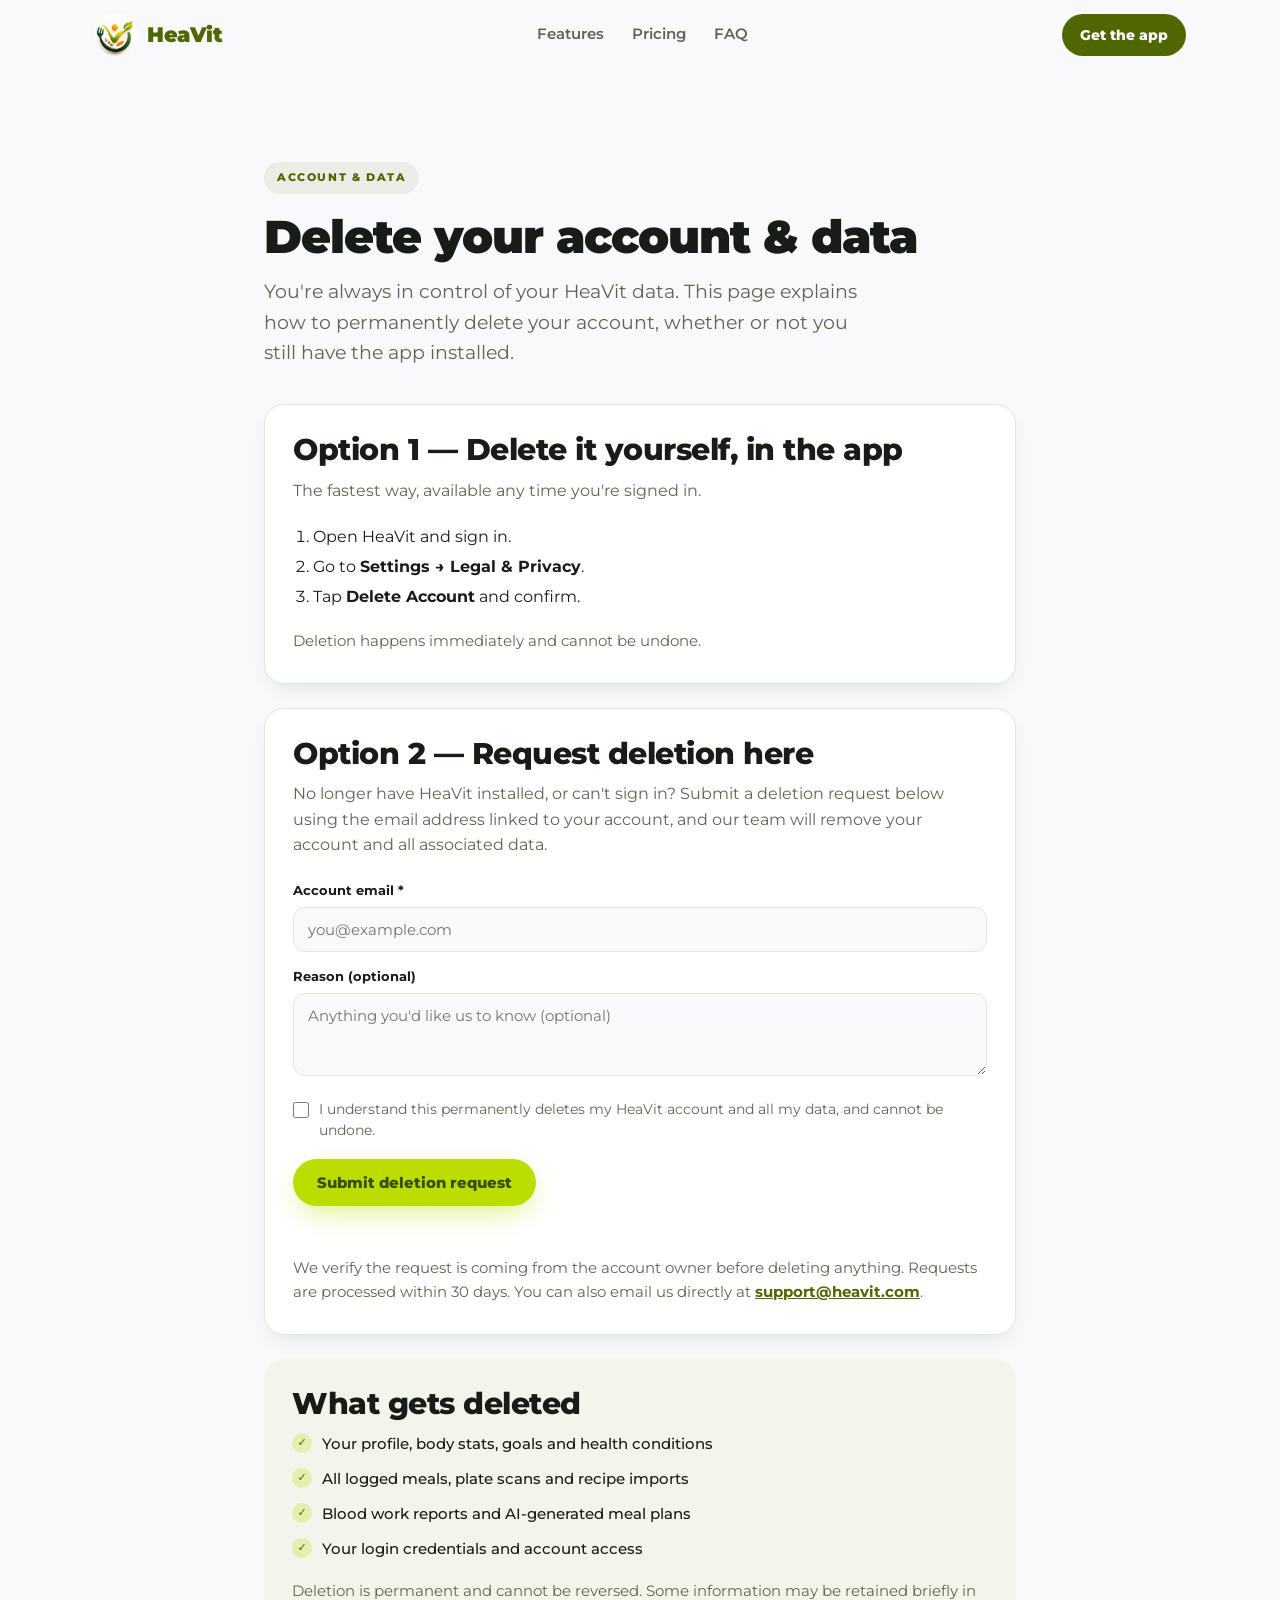
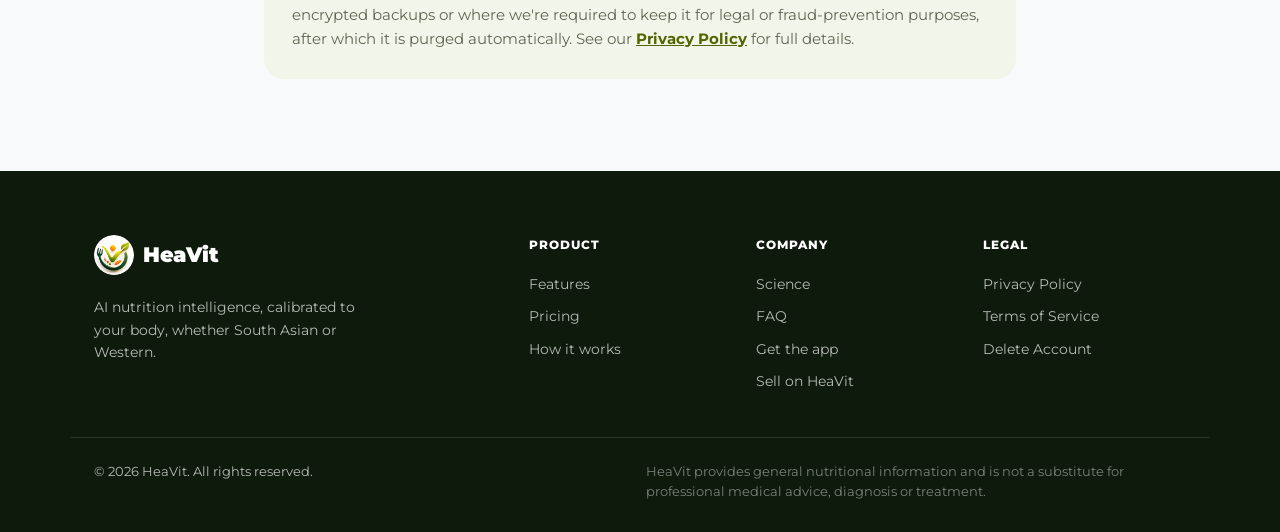
==== commit 17fd54af: "Add a Sell on HeaVit page for brands Seller recruitment belongs on the website, not in the shopping " ====
--- a/delete-account.html
+++ b/delete-account.html
@@ -13,7 +13,7 @@
   <link rel="preconnect" href="https://fonts.googleapis.com" />
   <link rel="preconnect" href="https://fonts.gstatic.com" crossorigin />
   <link href="https://fonts.googleapis.com/css2?family=Montserrat:wght@400;500;600;700;800;900&display=swap" rel="stylesheet" />
-  <link rel="stylesheet" href="/styles.css" />
+  <link rel="stylesheet" href="/styles.css?v=20260910-2" />
   <style>
     .del-form { margin-top: 22px; }
     .del-label { display: block; font-size: 13px; font-weight: 700; color: var(--ink); margin: 14px 0 6px; }
@@ -162,6 +162,7 @@
           <a href="/#science">Science</a>
           <a href="/#faq">FAQ</a>
           <a href="/#get">Get the app</a>
+          <a href="/sell">Sell on HeaVit</a>
         </div>
         <div class="footer__col">
           <h5>Legal</h5>
@@ -177,7 +178,7 @@
     </div>
   </footer>
 
-  <script src="/script.js"></script>
+  <script src="/script.js?v=20260704"></script>
   <script>
     // ── Account-deletion request form ──────────────────────────
     // Submits to Formspree, which emails each request to support@heavit.com.
--- a/styles.css
+++ b/styles.css
@@ -95,7 +95,7 @@
   font-family: inherit; font-weight: 800; font-size: 15px;
   padding: 14px 24px; border-radius: 99px; border: none; cursor: pointer;
   transition: transform .2s var(--ease), box-shadow .2s var(--ease), background .2s;
-  white-space: nowrap;
+  text-align: center; max-width: 100%;
 }
 .btn--sm { padding: 10px 18px; font-size: 14px; }
 .btn--block { display: flex; width: 100%; }
@@ -117,7 +117,7 @@
   transition: box-shadow .3s, background .3s;
 }
 .nav.scrolled { box-shadow: 0 1px 0 var(--line), 0 8px 30px -18px rgba(27,67,50,.25); }
-.nav__inner { display: flex; align-items: center; justify-content: space-between; height: 70px; }
+.nav__inner { display: flex; align-items: center; justify-content: space-between; gap: 12px; min-height: 70px; }
 .brand { display: inline-flex; align-items: center; gap: 9px; font-weight: 900; font-size: 21px; letter-spacing: -.5px; color: var(--primary); }
 
 .brand__logo {
@@ -182,19 +182,22 @@
 /* Phone mockup */
 .hero__art { position: relative; display: flex; justify-content: center; }
 .phone {
-  position: relative; width: 290px; padding: 12px;
+  position: relative; width: min(290px, 100%); padding: 12px;
   background: linear-gradient(160deg, #2a2a2a, #111);
   border-radius: 44px;
   box-shadow: 0 50px 90px -30px rgba(0,0,0,.7), inset 0 0 0 2px rgba(255,255,255,.06);
 }
 .phone__notch { position: absolute; top: 20px; left: 50%; transform: translateX(-50%); width: 92px; height: 22px; background: #000; border-radius: 99px; z-index: 3; }
 .phone__screen {
+  /* ink colour: the mockup sits inside the white-text hero and was inheriting
+     white — "Good morning", the score and the chip titles were invisible. */
+  color: var(--ink);
   background: var(--bg); border-radius: 34px; overflow: hidden;
   padding: 38px 14px 16px; display: flex; flex-direction: column; gap: 12px; min-height: 560px;
 }
 .appcard { background: var(--surface); border-radius: 20px; padding: 16px; box-shadow: var(--shadow-sm); border: 1px solid var(--line); }
 .appcard--hero { padding-bottom: 18px; }
-.app-row { display: flex; align-items: center; justify-content: space-between; }
+.app-row { display: flex; align-items: center; justify-content: space-between; flex-wrap: wrap; gap: 6px; }
 .app-brand { font-weight: 900; color: var(--primary); font-size: 16px; }
 .app-streak { background: rgba(187,221,0,.25); color: var(--primary); font-weight: 800; font-size: 12px; padding: 4px 10px; border-radius: 99px; }
 .app-greet { font-weight: 800; font-size: 15px; margin: 10px 0 6px; letter-spacing: -.3px; }
@@ -218,13 +221,14 @@
 
 /* Floating cards */
 .floatcard {
-  position: absolute; background: var(--surface); border-radius: 16px; padding: 12px 14px;
+  position: absolute; z-index: 4; /* above the phone notch (z-index 3) */
+  background: var(--surface); color: var(--ink); border-radius: 16px; padding: 12px 14px;
   box-shadow: var(--shadow); display: flex; align-items: center; gap: 11px; border: 1px solid var(--line);
   animation: float 5s ease-in-out infinite;
   max-width: calc(50% + 20px); /* prevent overflow on small screens */
 }
-.floatcard strong { display: block; font-size: 13px; font-weight: 800; white-space: nowrap; }
-.floatcard span { font-size: 11px; color: var(--muted); white-space: nowrap; }
+.floatcard strong { display: block; font-size: 13px; font-weight: 800; }
+.floatcard span { font-size: 11px; color: var(--muted); }
 .floatcard--plate { top: 60px; left: -16px; }
 .floatcard--plate .floatcard__score { width: 38px; height: 38px; border-radius: 12px; display: grid; place-items: center; background: rgba(44,105,78,.12); color: var(--teal); font-weight: 900; flex-shrink: 0; }
 .floatcard--bio { bottom: 70px; right: -16px; animation-delay: -2.5s; }
@@ -297,7 +301,7 @@
 .pb i::after { content: ''; position: absolute; inset: 0; width: var(--w); border-radius: 99px; background: var(--teal); }
 
 /* bio card */
-.appcard--bio .bio-row { display: flex; justify-content: space-between; align-items: center; padding: 11px 0; border-bottom: 1px solid var(--line); font-size: 14px; }
+.appcard--bio .bio-row { display: flex; justify-content: space-between; align-items: center; flex-wrap: wrap; gap: 4px 12px; padding: 11px 0; border-bottom: 1px solid var(--line); font-size: 14px; }
 .bio-row b { font-weight: 700; font-size: 13px; }
 .b-low, .b-warn { color: var(--warn); } .b-low { color: var(--bad); } .b-ok { color: var(--ok); }
 .bio-cta { margin-top: 14px; background: rgba(80,102,0,.07); color: var(--primary); font-weight: 700; font-size: 12.5px; padding: 11px 13px; border-radius: 12px; }
@@ -456,7 +460,13 @@
   .hero__proof div { align-items: center; text-align: center; }
   /* Cap the art width so the floating chips hug the phone instead of the
      screen edges (which looked disconnected on mobile). */
-  .hero__art { overflow: visible; width: 100%; max-width: 360px; margin-inline: auto; }
+  .hero__art { overflow: visible; width: 100%; max-width: 360px; margin-inline: auto; margin-top: 2.5em; /* em: room for the chip grows with text size */ }
+  /* Chips hang off the phone's top / bottom bezel and are anchored on the
+     edge facing away from the screen, so a taller chip (wrapped or large text)
+     grows outward instead of covering "Good morning, Emma" and the cards. */
+  .floatcard { max-width: 85%; }
+  .floatcard--plate { top: auto; bottom: calc(100% - 58px); left: -12px; }
+  .floatcard--bio { bottom: auto; top: calc(100% - 14px); right: -12px; }
   .statsbar__inner { grid-template-columns: repeat(2,1fr); gap: 26px; }
   .problem__grid { grid-template-columns: 1fr; gap: 36px; }
   .feature { grid-template-columns: 1fr; gap: 32px; padding: 28px 0; }
@@ -478,9 +488,12 @@
   .footer__bottom { flex-direction: column; gap: 10px; }
   /* Float chips hug the phone (art capped to ~310px) and shrink toward it. */
   .hero__art { max-width: 310px; padding: 0; }
-  .floatcard { transform: scale(.8); }
-  .floatcard--plate { top: 34px; left: -6px; transform-origin: left center; }
-  .floatcard--bio { bottom: 50px; right: -6px; transform-origin: right center; }
+  /* `scale` (not transform) so it composes with the float animation, which
+     animates `transform` and was silently cancelling scale(.8). */
+  .floatcard { scale: .8; }
+  .hero__art { margin-top: 3.5em; }
+  .floatcard--plate { left: -6px; transform-origin: left bottom; }
+  .floatcard--bio { right: -6px; transform-origin: right top; }
   /* Region/billing controls breathe a little on very small screens. */
   .pricing__region { line-height: 1.9; }
 }
@@ -516,19 +529,27 @@
   gap: 14px;
   margin: 4px 0 22px;
 }
-.store-badges img { height: 48px; width: auto; }
+/* Both badges are locked to the SAME height so neither looks larger than
+   the other (App Store marketing-guideline parity). Inline height on the
+   <img> tags enforces this even if this stylesheet is cached. Each badge
+   sits in an equal-width slot so the narrower App Store badge is padded
+   evenly to match the Google Play badge's footprint. */
+.store-badge-slot {
+  display: inline-flex;
+  align-items: center;
+  justify-content: center;
+  width: 152px;
+}
+.store-badges img { height: 44px; width: auto; }
 .store-badges--soon img { opacity: .85; }
 .store-badges__link {
   display: inline-flex;
   transition: transform .2s var(--ease), opacity .2s;
 }
 .store-badges__link:hover { transform: translateY(-2px); opacity: .9; }
-@media (max-width: 400px) {
-  .store-badges img { height: 42px; }
-}
 
 .coming-soon span {
-  white-space: nowrap;
+  overflow-wrap: anywhere;
 }
 
 .coming-soon img {
@@ -548,4 +569,20 @@
   .coming-soon img {
     height: 30px;
   }
-}+}
+/* ─── Large-text resilience ──────────────────────────────── */
+/* Visitors with a large phone font size saw text spill out of cards (e.g. the
+   "Chicken · Quinoa · Greens" chip) and the page scroll sideways: Android
+   Chrome scales text with the OS font setting, but px-sized boxes don't grow.
+   Let grid/flex children shrink below their content width, and let long words
+   wrap instead of overflowing. */
+body { overflow-wrap: break-word; }
+h1, h2, h3, h4 { hyphens: auto; -webkit-hyphens: auto; }
+.hero__inner > *, .problem__grid > *, .feature > *, .bento > *, .science-grid > *,
+.steps > *, .quotes > *, .pricing > *, .statsbar__inner > *, .footer__inner > *,
+.footer__cols > *, .label-tiles > *, .floatcard > div, .app-row > *, .hero__proof > * { min-width: 0; }
+.floatcard, .appcard, .lt, .price, .stat, .seg__btn, .plan-row, .bubble { overflow-wrap: anywhere; }
+.seg { flex-wrap: wrap; justify-content: center; max-width: 100%; }
+/* Keep the featured plan name clear of the absolutely-positioned tag. */
+.price--featured .price__name { padding-right: 120px; }
+.price__amt { display: flex; flex-wrap: wrap; align-items: baseline; column-gap: 2px; }
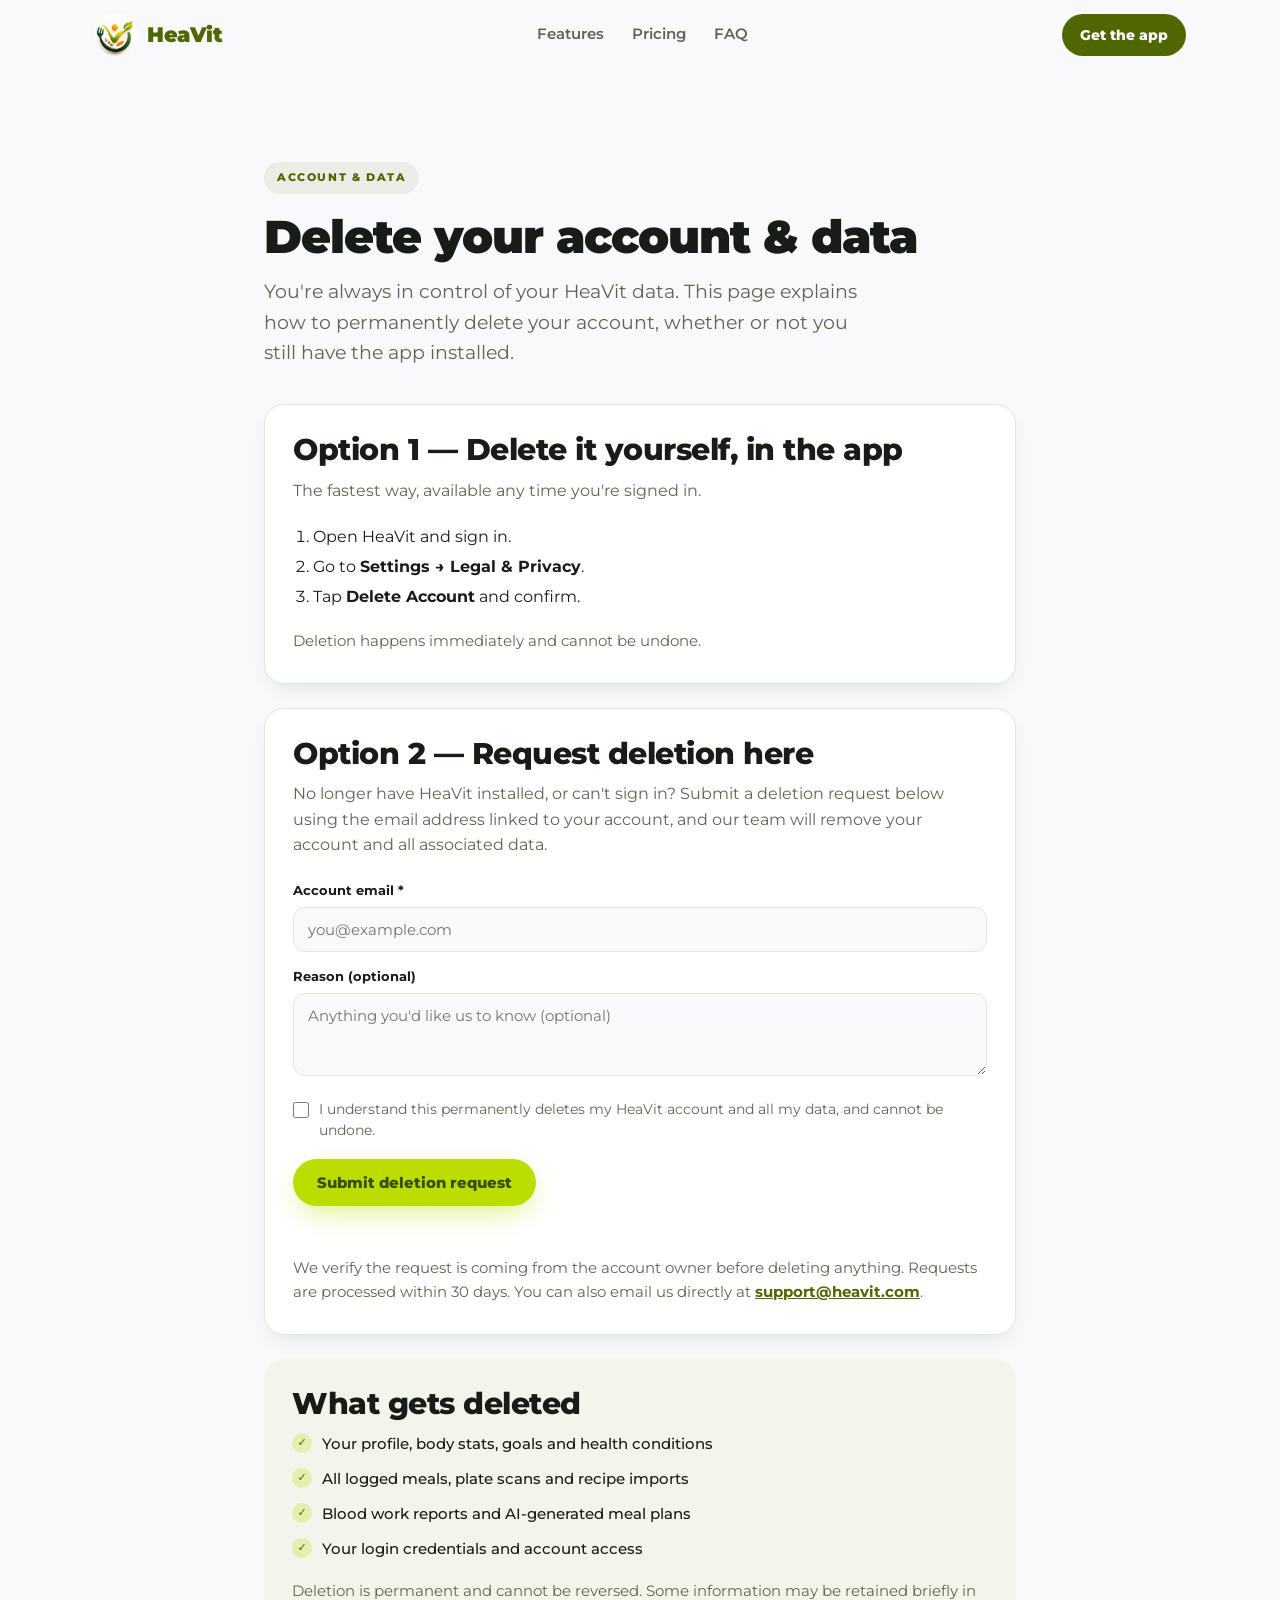
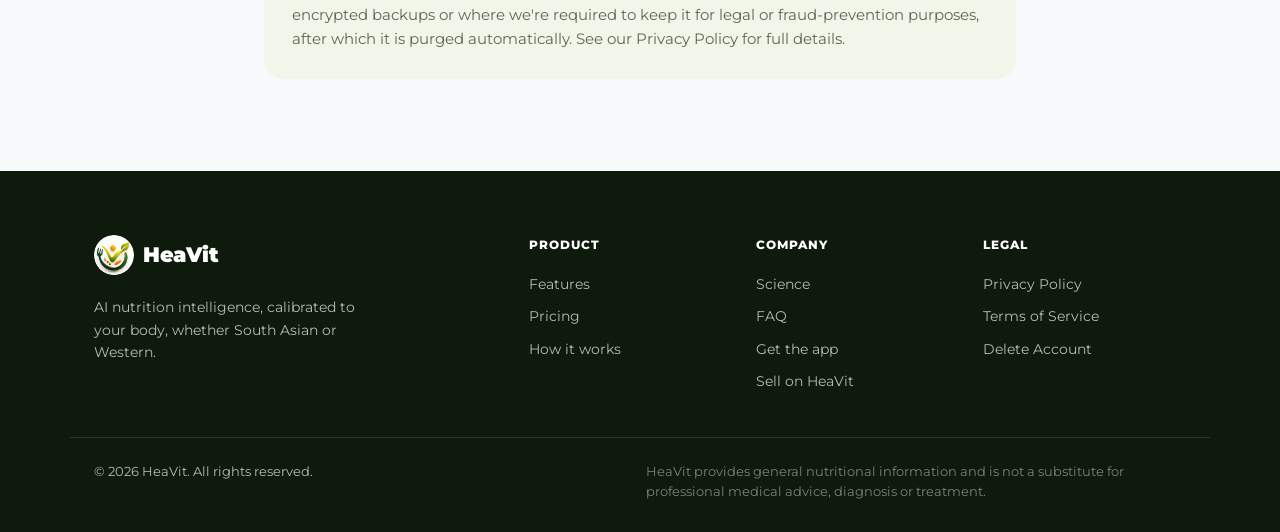
==== commit a64fc5e0: "Put the privacy policy on our own site instead of Notion A Notion page is a weak thing to hand Apple" ====
--- a/delete-account.html
+++ b/delete-account.html
@@ -13,7 +13,7 @@
   <link rel="preconnect" href="https://fonts.googleapis.com" />
   <link rel="preconnect" href="https://fonts.gstatic.com" crossorigin />
   <link href="https://fonts.googleapis.com/css2?family=Montserrat:wght@400;500;600;700;800;900&display=swap" rel="stylesheet" />
-  <link rel="stylesheet" href="/styles.css?v=20260910-2" />
+  <link rel="stylesheet" href="/styles.css?v=20261030" />
   <style>
     .del-form { margin-top: 22px; }
     .del-label { display: block; font-size: 13px; font-weight: 700; color: var(--ink); margin: 14px 0 6px; }
@@ -132,7 +132,7 @@
             Deletion is permanent and cannot be reversed. Some information may be retained
             briefly in encrypted backups or where we're required to keep it for legal or
             fraud-prevention purposes, after which it is purged automatically. See our
-            <a href="https://fringe-throne-1dc.notion.site/HeaVit-Privacy-Policy-34108883437c80d69330d50a7eaeea49" target="_blank" rel="noopener" style="color:var(--primary); font-weight:700; text-decoration:underline;">Privacy Policy</a>
+            <a href="/privacy">Privacy Policy</a>
             for full details.
           </p>
         </div>
@@ -166,7 +166,7 @@
         </div>
         <div class="footer__col">
           <h5>Legal</h5>
-          <a href="https://fringe-throne-1dc.notion.site/HeaVit-Privacy-Policy-34108883437c80d69330d50a7eaeea49" target="_blank" rel="noopener">Privacy Policy</a>
+          <a href="/privacy">Privacy Policy</a>
           <a href="https://fringe-throne-1dc.notion.site/HeaVit-Terms-of-Service-34108883437c80ae8698f58ddd672418" target="_blank" rel="noopener">Terms of Service</a>
           <a href="/delete-account">Delete Account</a>
         </div>
@@ -178,7 +178,7 @@
     </div>
   </footer>
 
-  <script src="/script.js?v=20260704"></script>
+  <script src="/script.js?v=20261030"></script>
   <script>
     // ── Account-deletion request form ──────────────────────────
     // Submits to Formspree, which emails each request to support@heavit.com.
--- a/styles.css
+++ b/styles.css
@@ -541,7 +541,15 @@
   width: 152px;
 }
 .store-badges img { height: 44px; width: auto; }
-.store-badges--soon img { opacity: .85; }
+/* The store whose listing is not approved yet reads as muted, so the live
+   badge beside it is clearly the one to click. */
+.store-badge-slot--pending img { opacity: .5; }
+.coming-soon__link {
+  display: inline-flex;
+  transition: transform .2s var(--ease), opacity .2s;
+}
+.coming-soon__link:hover { transform: translateY(-2px); opacity: .9; }
+.coming-soon__pending { opacity: .5; }
 .store-badges__link {
   display: inline-flex;
   transition: transform .2s var(--ease), opacity .2s;
@@ -586,3 +594,8 @@
 /* Keep the featured plan name clear of the absolutely-positioned tag. */
 .price--featured .price__name { padding-right: 120px; }
 .price__amt { display: flex; flex-wrap: wrap; align-items: baseline; column-gap: 2px; }
+
+
+/* Support address sits on its own row above the copyright line. */
+.footer__support { width: 100%; font-size: 12.5px; margin-bottom: 6px; }
+.footer__support a { text-decoration: underline; }
